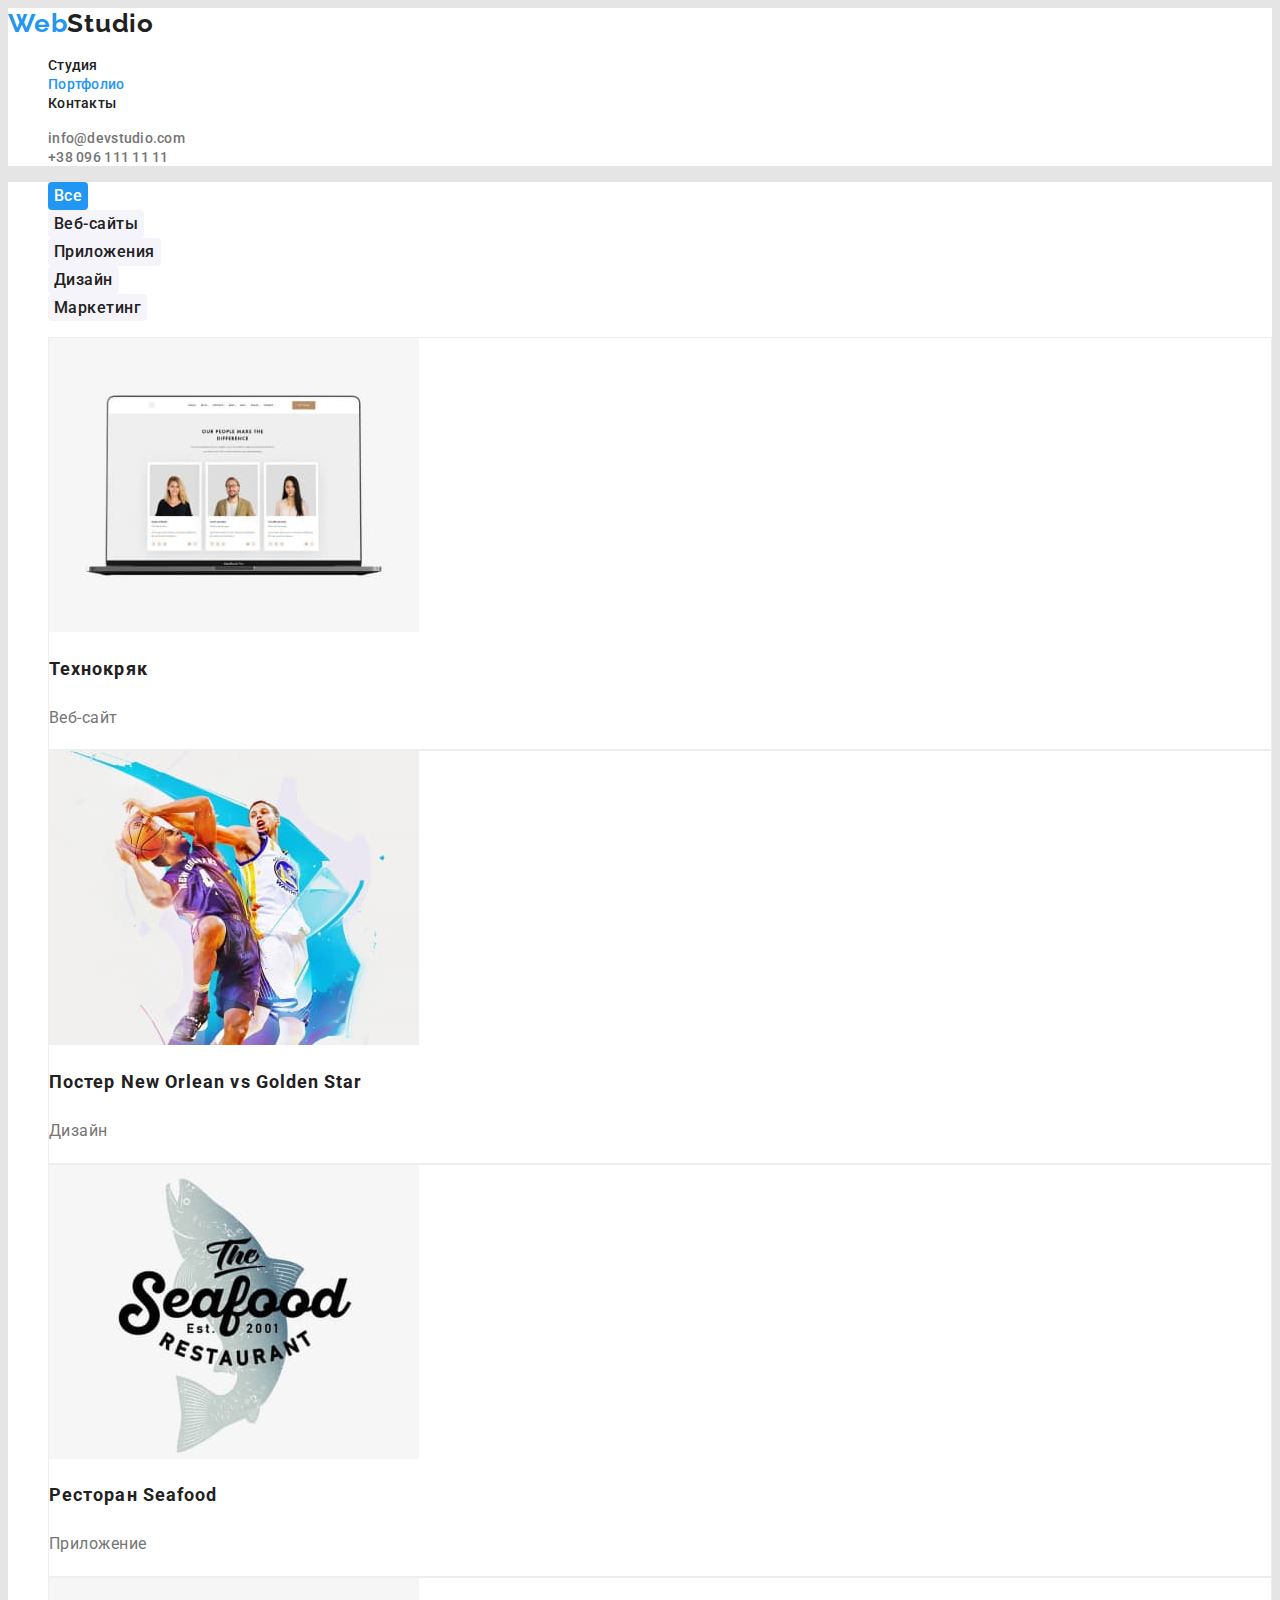
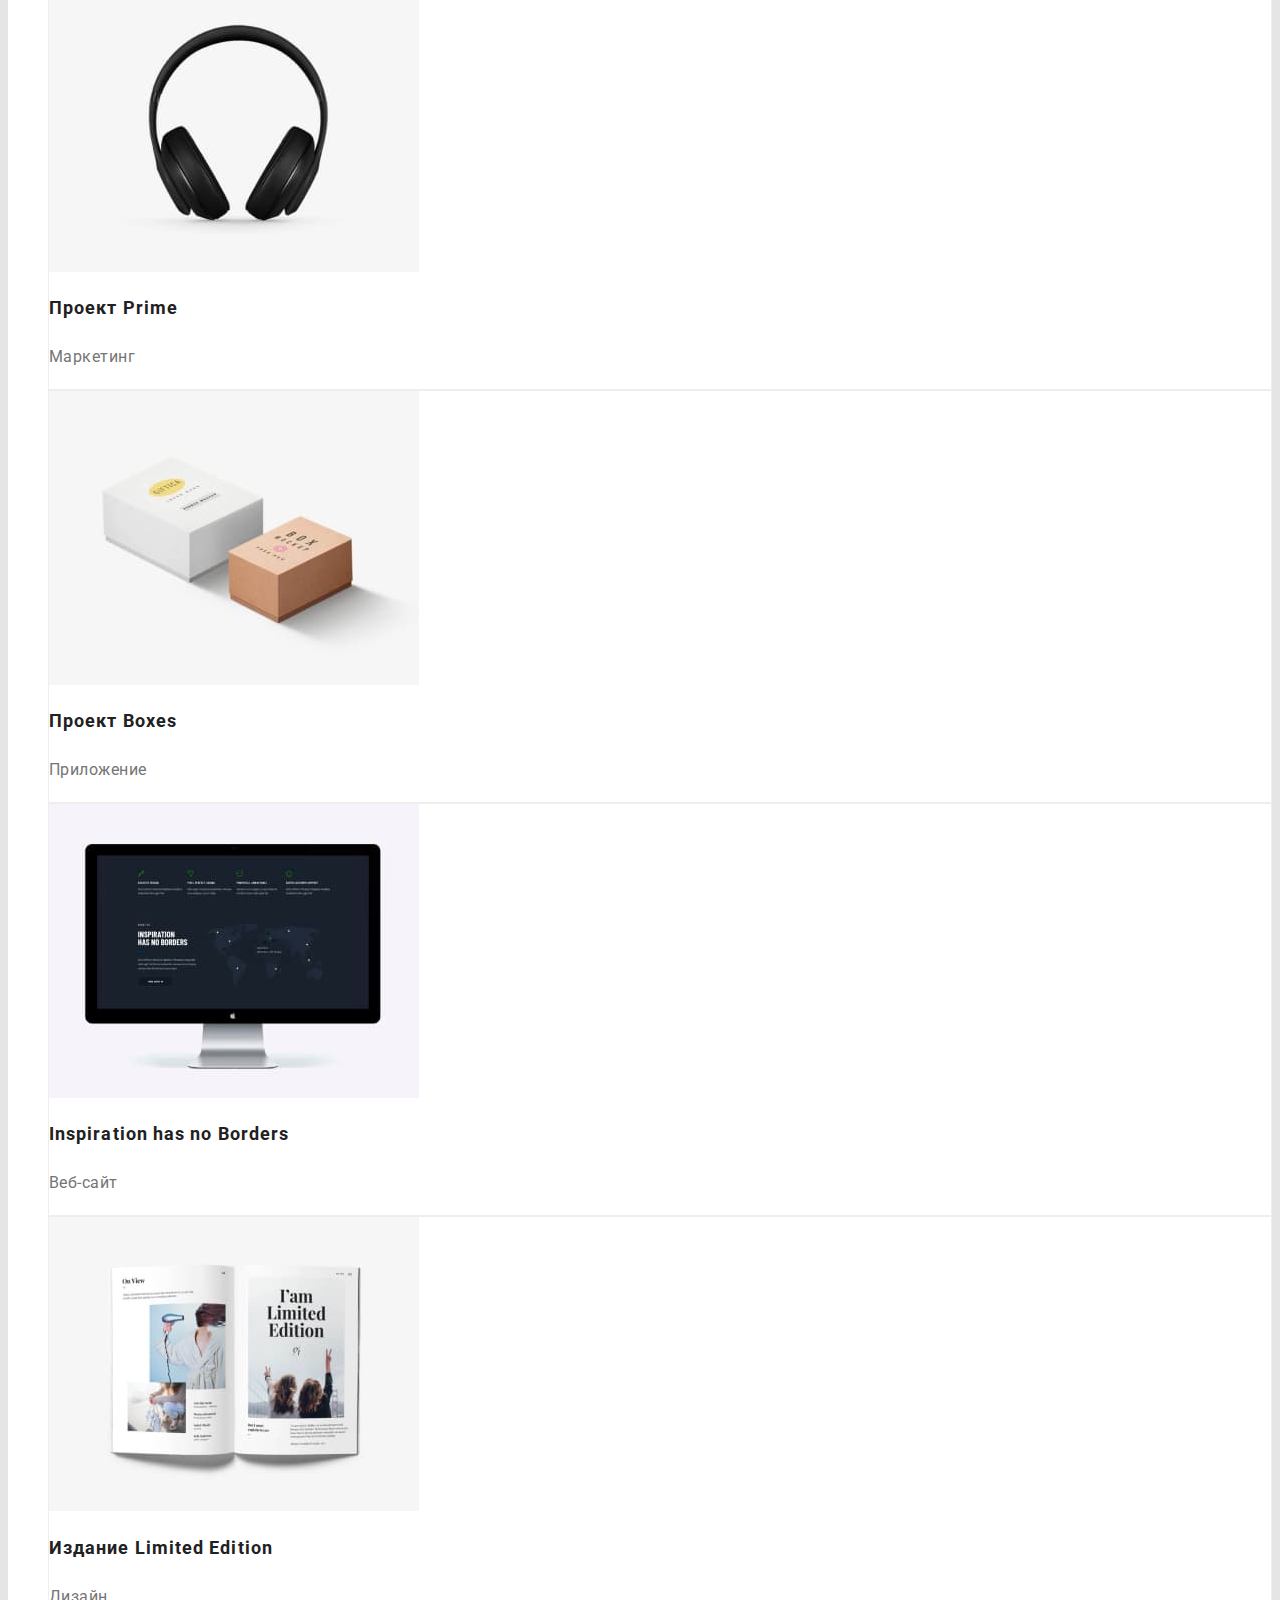
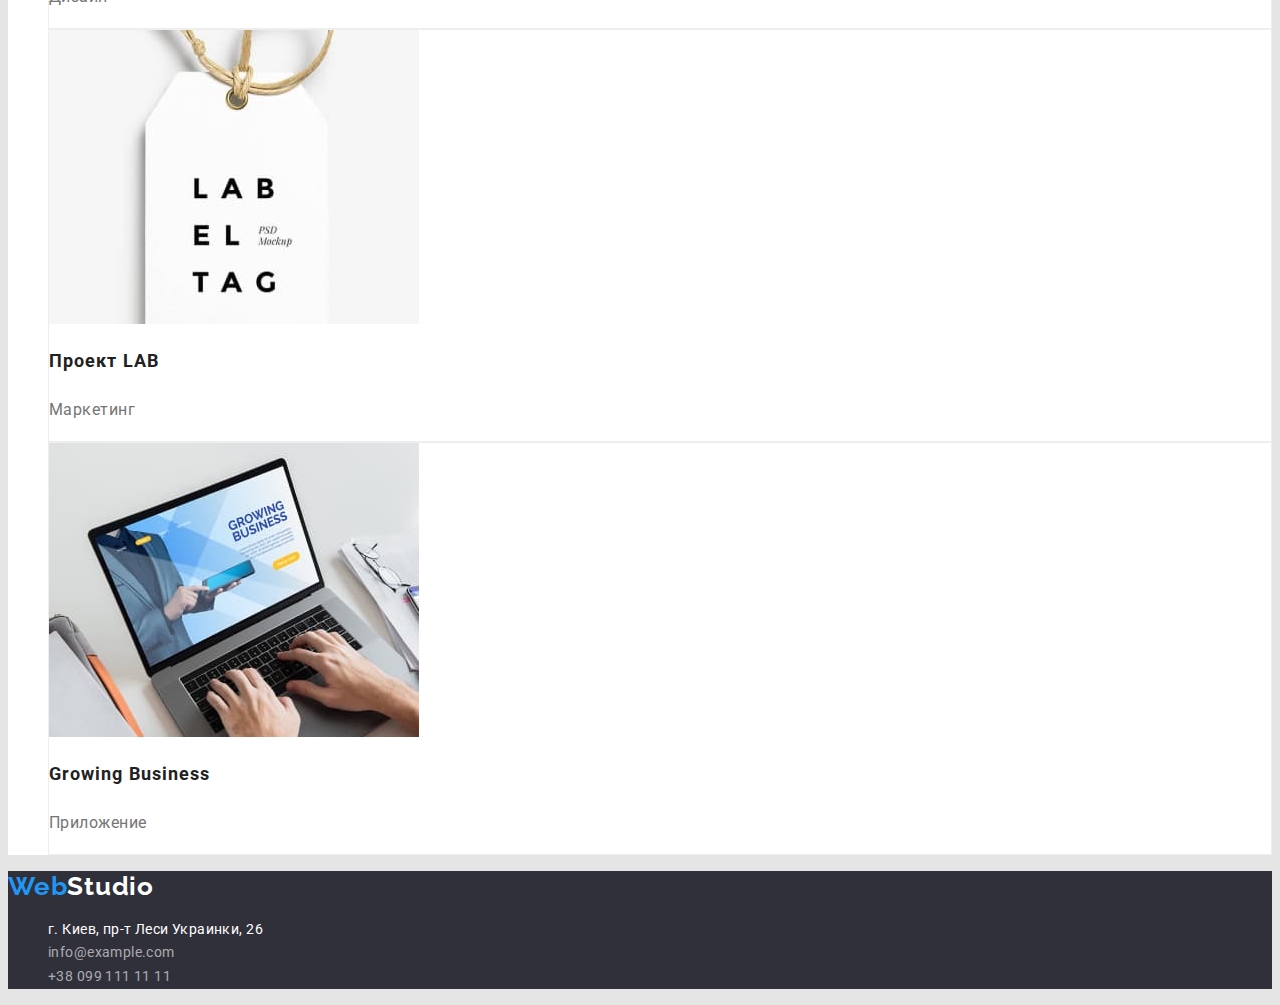
==== portfolio.html @ d04141c3 "add files from previous hw" ====
<!DOCTYPE html>
<html lang="ru">
  <head>
    <meta charset="UTF-8" />
    <meta http-equiv="X-UA-Compatible" content="IE=edge" />
    <meta name="viewport" content="width=device-width, initial-scale=1.0" />
    <title>Портфолио</title>
    <link rel="preconnect" href="https://fonts.googleapis.com" />
    <link rel="preconnect" href="https://fonts.gstatic.com" crossorigin />
    <link
      href="https://fonts.googleapis.com/css2?family=Raleway:wght@700&family=Roboto:wght@400;500;700;900&display=swap"
      rel="stylesheet"
    />
    <link rel="stylesheet" href="./css/styles.css" />
  </head>
  <body>
    <header class="header">
      <a href="" class="header-logo logo link"
        ><span class="logo-accent">Web</span>Studio</a
      >
      <nav>
        <ul class="header-nav-list list">
          <li class="header-nav-item">
            <a href="./index.html" class="header-nav-link header-link link"
              >Студия</a
            >
          </li>
          <li class="header-nav-item">
            <a
              href="./portfolio.html"
              class="header-nav-link header-link link current"
              >Портфолио</a
            >
          </li>
          <li class="header-nav-item">
            <a href="" class="header-nav-link header-link link">Контакты</a>
          </li>
        </ul>
      </nav>
      <ul class="header-list list">
        <li class="header-item">
          <a
            href="mailto:info@devstudio.com"
            class="header-contact-link header-link link"
            >info@devstudio.com</a
          >
        </li>
        <li class="header-item">
          <a
            href="tel:+380961111111"
            class="header-contact-link header-link link"
            >+38 096 111 11 11</a
          >
        </li>
      </ul>
    </header>
    <main>
      <section class="portfolio">
        <h1 class="visually-hidden">Портфолио</h1>
        <ul class="portfolio-list-btn list">
          <li class="portfolio-item-btn">
            <button type="button" class="portfolio-btn current-btn">Все</button>
          </li>
          <li class="portfolio-item-btn">
            <button type="button" class="portfolio-btn">Веб-сайты</button>
          </li>
          <li class="portfolio-item-btn">
            <button type="button" class="portfolio-btn">Приложения</button>
          </li>
          <li class="portfolio-item-btn">
            <button type="button" class="portfolio-btn">Дизайн</button>
          </li>
          <li class="portfolio-item-btn">
            <button type="button" class="portfolio-btn">Маркетинг</button>
          </li>
        </ul>
        <ul class="portfolio-list-img list">
          <li class="portfolio-item-img">
            <a href="" class="portfolio-link link">
              <img
                src="./images/img-portfolio-1.jpg"
                alt="пример веб-сайта Технокряк"
                width="370"
                height="294"
              />
              <h2 class="portfolio-img-title">Технокряк</h2>
              <p class="portfolio-img-text">Веб-сайт</p>
            </a>
          </li>
          <li class="portfolio-item-img">
            <a href="" class="portfolio-link link">
              <img
                src="./images/img-portfolio-2.jpg"
                alt="пример постера"
                width="370"
                height="294"
              />
              <h2 class="portfolio-img-title">
                Постер <span lang="en">New Orlean vs Golden Star</span>
              </h2>
              <p class="portfolio-img-text">Дизайн</p>
            </a>
          </li>
          <li class="portfolio-item-img">
            <a href="" class="portfolio-link link">
              <img
                src="./images/img-portfolio-3.jpg"
                alt="лого ресторана"
                width="370"
                height="294"
              />
              <h2 class="portfolio-img-title">
                Ресторан <span lang="en">Seafood</span>
              </h2>
              <p class="portfolio-img-text">Приложение</p>
            </a>
          </li>

          <li class="portfolio-item-img">
            <a href="" class="portfolio-link link">
              <img
                src="./images/img-portfolio-4.jpg"
                alt="большие наушники"
                width="370"
                height="294"
              />
              <h2 class="portfolio-img-title">
                Проект <span lang="en">Prime</span>
              </h2>
              <p class="portfolio-img-text">Маркетинг</p>
            </a>
          </li>
          <li class="portfolio-item-img">
            <a href="" class="portfolio-link link">
              <img
                src="./images/img-portfolio-5.jpg"
                alt="белая и коричневая коробка"
                width="370"
                height="294"
              />
              <h2 class="portfolio-img-title">
                Проект <span lang="en"> Boxes</span>
              </h2>
              <p class="portfolio-img-text">Приложение</p>
            </a>
          </li>
          <li class="portfolio-item-img">
            <a href="" class="portfolio-link link">
              <img
                src="./images/img-portfolio-6.jpg"
                alt="пример веб-сайта"
                width="370"
                height="294"
              />
              <h2 lang="en" class="portfolio-img-title">
                Inspiration has no Borders
              </h2>
              <p class="portfolio-img-text">Веб-сайт</p>
            </a>
          </li>
          <li class="portfolio-item-img">
            <a href="" class="portfolio-link link">
              <img
                src="./images/img-portfolio-7.jpg"
                alt="журнал с дизайном"
                width="370"
                height="294"
              />
              <h2 class="portfolio-img-title">
                Издание <span lang="en">Limited Edition</span>
              </h2>
              <p class="portfolio-img-text">Дизайн</p>
            </a>
          </li>
          <li class="portfolio-item-img">
            <a href="" class="portfolio-link link">
              <img
                src="./images/img-portfolio-8.jpg"
                alt="ярлык проекта"
                width="370"
                height="294"
              />
              <h2 class="portfolio-img-title">
                Проект <span lang="en">LAB</span>
              </h2>
              <p class="portfolio-img-text">Маркетинг</p>
            </a>
          </li>
          <li class="portfolio-item-img">
            <a href="" class="portfolio-link link">
              <img
                src="./images/img-portfolio-9.jpg"
                alt="пример приложение"
                width="370"
                height="294"
              />
              <h2 lang="en" class="portfolio-img-title">Growing Business</h2>
              <p class="portfolio-img-text">Приложение</p>
            </a>
          </li>
        </ul>
      </section>
    </main>
    <footer class="footer">
      <a href="" class="footer-logo logo link"
        ><span class="logo-accent">Web</span>Studio</a
      >
      <address>
        <ul class="footer-list list">
          <li class="footer-item">
            <a
              href="https://goo.gl/maps/TNpUosQZodaYW8YJA"
              target="_blank"
              rel="noopener noindex nofollow"
              class="footer-item-link footer-map link"
              >г. Киев, пр-т Леси Украинки, 26</a
            >
          </li>
          <li class="footer-item">
            <a href="mailto:info@example.com" class="footer-item-link link"
              >info@example.com</a
            >
          </li>
          <li class="footer-item">
            <a href="tel:+380991111111" class="footer-item-link link"
              >+38 099 111 11 11</a
            >
          </li>
        </ul>
      </address>
    </footer>
  </body>
</html>
---- css/styles.css ----
:root {
  --accent-color: #2196f3;
  --main-text-color: #757575;
  --title-color: #212121;
  --main-title-color: #ffffff;
  --first-background-color: #ffffff;
  --second-background-color: #2f303a;
  --third-background-color: #f5f4fa;
  --background: #e5e5e5;
  --first-btn-color: #212121;
  --btn-background-color: #f5f4fa;
  --second-btn-color: #ffffff;
  --footer-link-color: rgba(255, 255, 255, 0.6);
  --footer-map-color: #ffffff;
}

body {
  font-family: "Roboto", sans-serif;
  color: var(--main-text-color);
  background: var(--background);
}

.link {
  text-decoration: none;
}

.list {
  list-style: none;
}

.visually-hidden {
  position: absolute;
  white-space: nowrap;
  width: 1px;
  height: 1px;
  overflow: hidden;
  border: 0;
  padding: 0;
  clip: rect(0 0 0 0);
  clip-path: inset(50%);
  margin: -1px;
}

.logo {
  font-family: "Raleway", sans-serif;
  font-weight: 700;
  font-size: 26px;
  line-height: 1.19;
  letter-spacing: 0.03em;
}

.section-title {
  font-weight: 700;
  font-size: 36px;
  line-height: 1.17;
  text-align: center;
  letter-spacing: 0.03em;

  color: var(--title-color);
}

/* ---------------------HEADER------------------------ */

.header {
  background-color: var(--first-background-color);
}

.header-logo {
  color: var(--title-color);
}

.logo-accent {
  color: var(--accent-color);
}

.header-link {
  font-weight: 500;
  font-size: 14px;
  line-height: 1.14;
  letter-spacing: 0.02em;
}

.header-link:hover,
.header-link:focus {
  color: var(--accent-color);
}

.header-nav-link {
  color: var(--title-color);
}

.current {
  color: var(--accent-color);
}
.header-contact-link {
  color: currentColor;
}

/* ---------------HERO--------------- */

.hero {
  background-color: var(--second-background-color);
}

.hero-title {
  font-weight: 900;
  font-size: 44px;
  line-height: 1.36;
  text-align: center;
  letter-spacing: 0.06em;
  text-transform: uppercase;

  color: var(--main-title-color);
}
.hero-btn {
  font-family: inherit;
  font-weight: 700;
  font-size: 16px;
  line-height: 1.88;
  text-align: center;
  letter-spacing: 0.06em;
  cursor: pointer;

  color: var(--second-btn-color);
  background: var(--accent-color);
  box-shadow: 0px 4px 4px rgba(0, 0, 0, 0.15);
  border-radius: 4px;
  border: none;
}

.hero-btn:hover,
.hero-btn:focus {
  background: #188ce8;
  box-shadow: 0px 4px 4px rgba(0, 0, 0, 0.15);
  border-radius: 4px;
}

/* -----------------FEATURES-------------------*/

.features {
  background-color: var(--first-background-color);
}

.features-item-title {
  font-weight: 700;
  font-size: 14px;
  line-height: 1.14;
  letter-spacing: 0.03em;
  text-transform: uppercase;

  color: var(--title-color);
}

.features-item-text {
  font-size: 14px;
  line-height: 1.71;
  letter-spacing: 0.03em;
}

/* -------------------OCCUPATION----------------------- */

.occupation {
  background-color: var(--first-background-color);
}

/* ----------------------TEAM---------------------------- */

.team {
  background-color: var(--third-background-color);
}

.team-item {
  background: var(--first-background-color);
  box-shadow: 0px 1px 3px rgba(0, 0, 0, 0.12), 0px 1px 1px rgba(0, 0, 0, 0.14),
    0px 2px 1px rgba(0, 0, 0, 0.2);
  border-radius: 0px 0px 4px 4px;
}

.team-item-title {
  font-weight: 500;
  font-size: 16px;
  line-height: 1.19;
  text-align: center;
  letter-spacing: 0.03em;

  color: var(--title-color);
}
.team-item-text {
  font-size: 16px;
  line-height: 1.19;
  text-align: center;
  letter-spacing: 0.03em;
}

/* -----------------------FOOTER------------------------- */

.footer {
  background-color: var(--second-background-color);
}

.footer-logo {
  color: var(--main-title-color);
}

.footer-item-link {
  font-style: normal;
  font-weight: 400;
  font-size: 14px;
  line-height: 1.71;
  letter-spacing: 0.03em;

  color: var(--footer-link-color);
}

.footer-map {
  color: var(--footer-map-color);
}

.footer-item-link:hover,
.footer-item-link:focus {
  color: var(--accent-color);
}

/* ----------------------------------------------PORTFOlIO-------------------------- */

.portfolio {
  background-color: var(--first-background-color);
}

.portfolio-btn {
  font-family: inherit;
  font-weight: 500;
  font-size: 16px;
  line-height: 1.62;
  text-align: center;
  letter-spacing: 0.03em;
  cursor: pointer;

  color: var(--first-btn-color);
  background-color: var(--btn-background-color);
  border-radius: 4px;
  border: none;
}

.portfolio-btn:hover,
.portfolio-btn:focus,
.current-btn {
  color: var(--second-btn-color);
  background-color: var(--accent-color);
}

.portfolio-item-img {
  background: var(--first-background-color);
  border: 1px solid #eeeeee;
  box-sizing: border-box;
}

.portfolio-link {
  color: currentColor;
}

.portfolio-img-title {
  font-weight: 700;
  font-size: 18px;
  line-height: 2;
  letter-spacing: 0.06em;

  color: var(--title-color);
}

.portfolio-img-text {
  font-size: 16px;
  line-height: 1.88;
  letter-spacing: 0.03em;
}
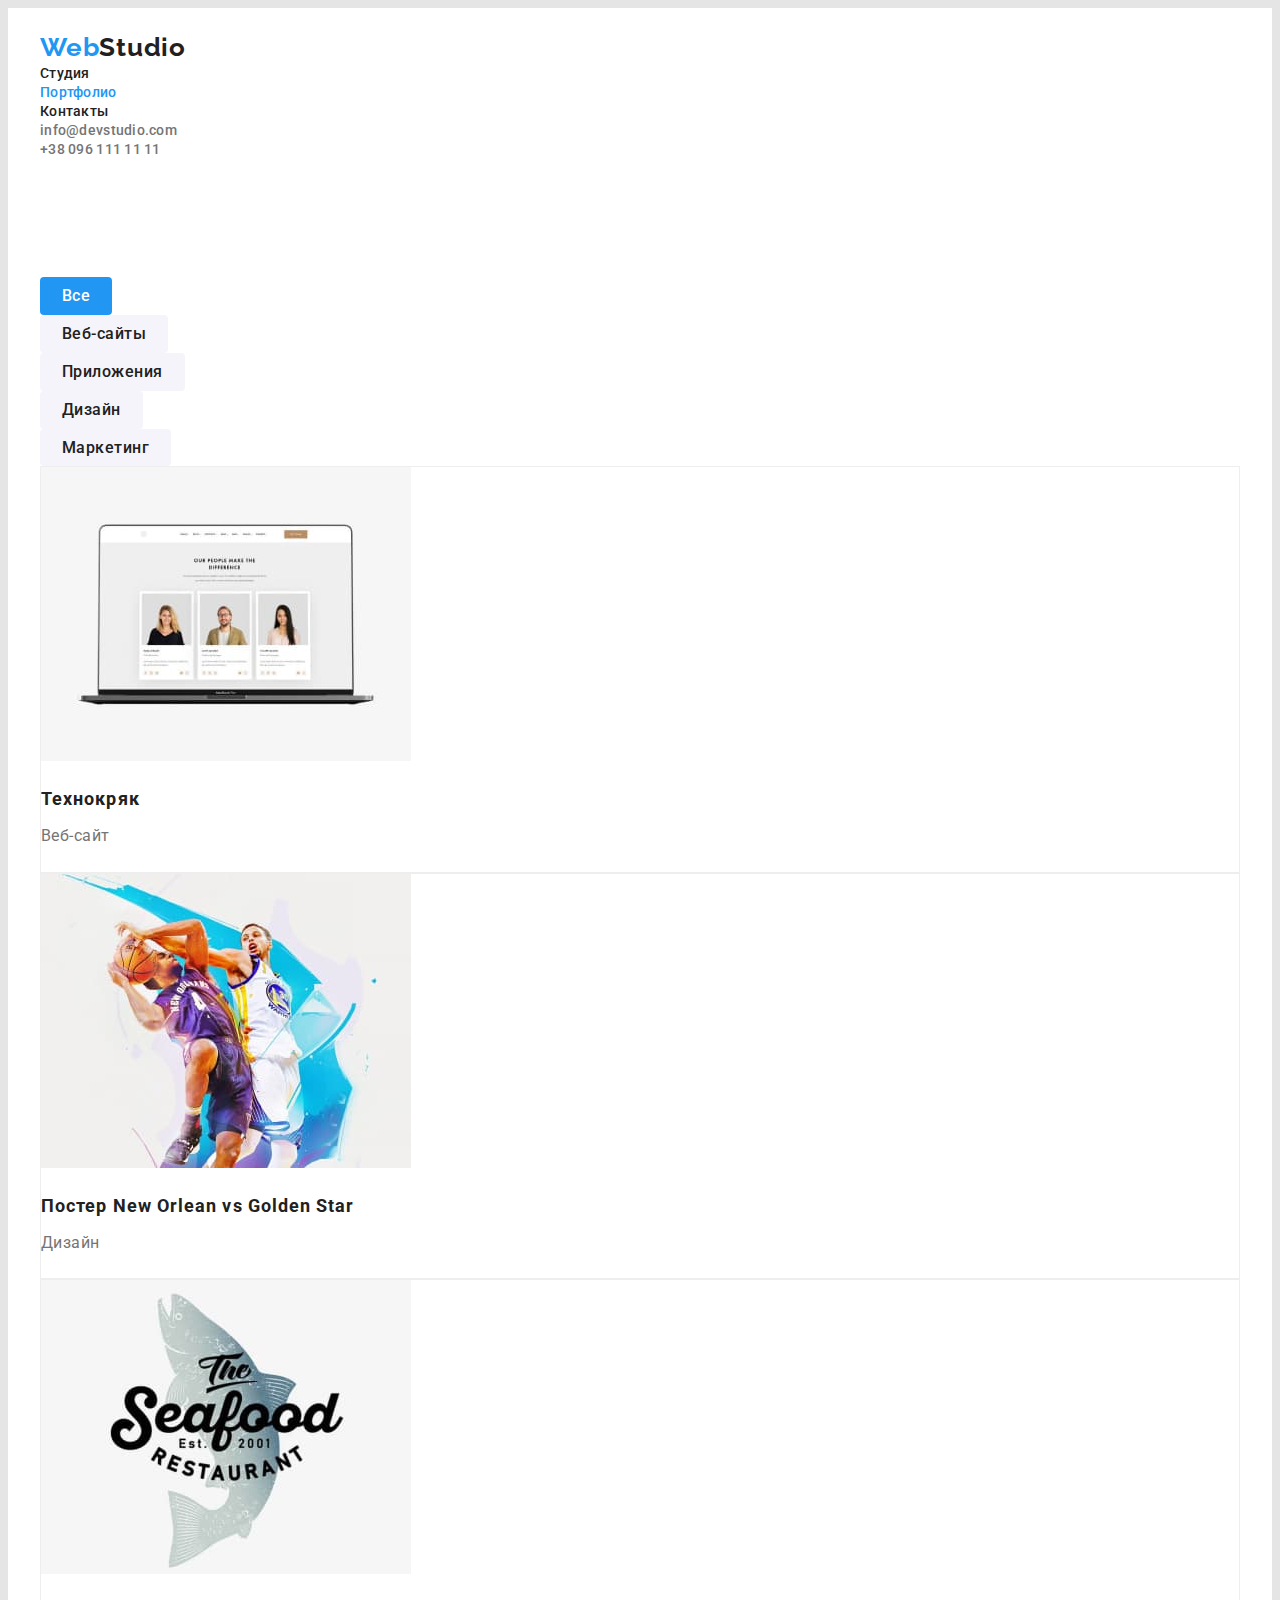
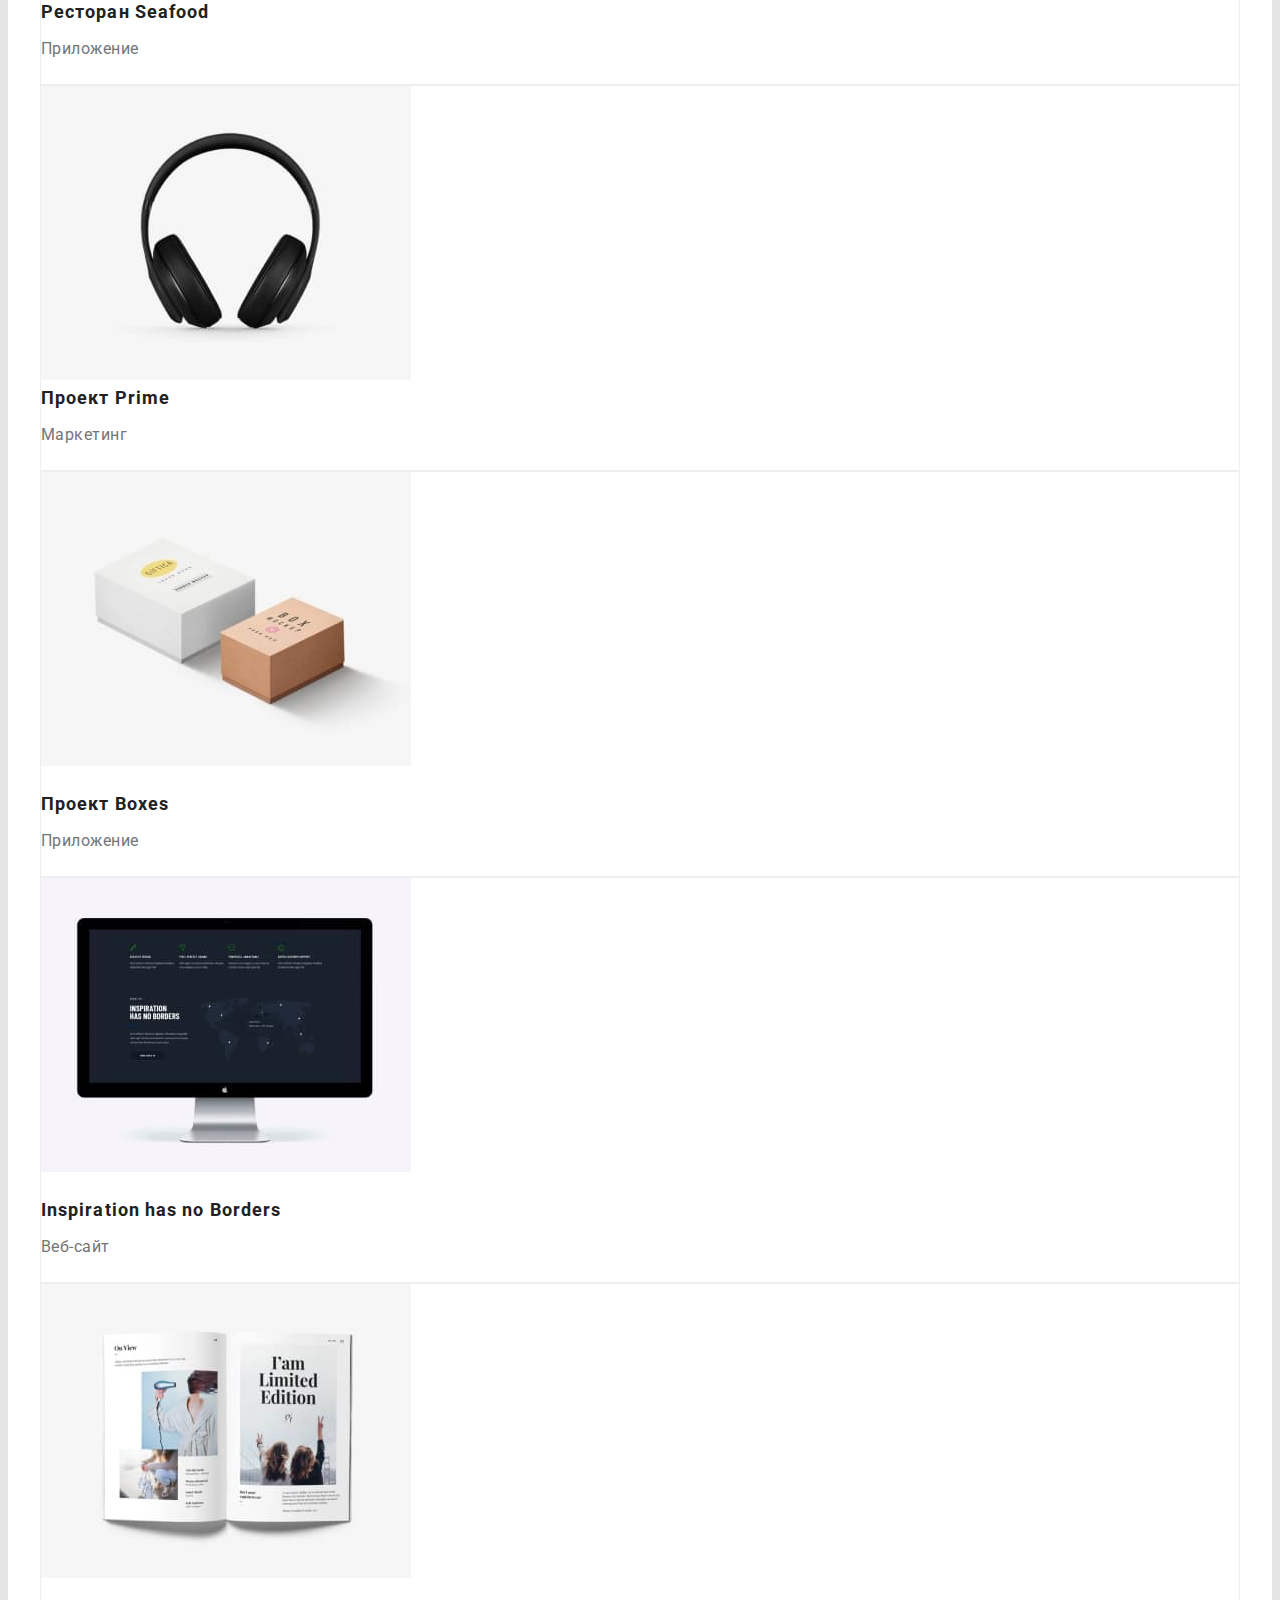
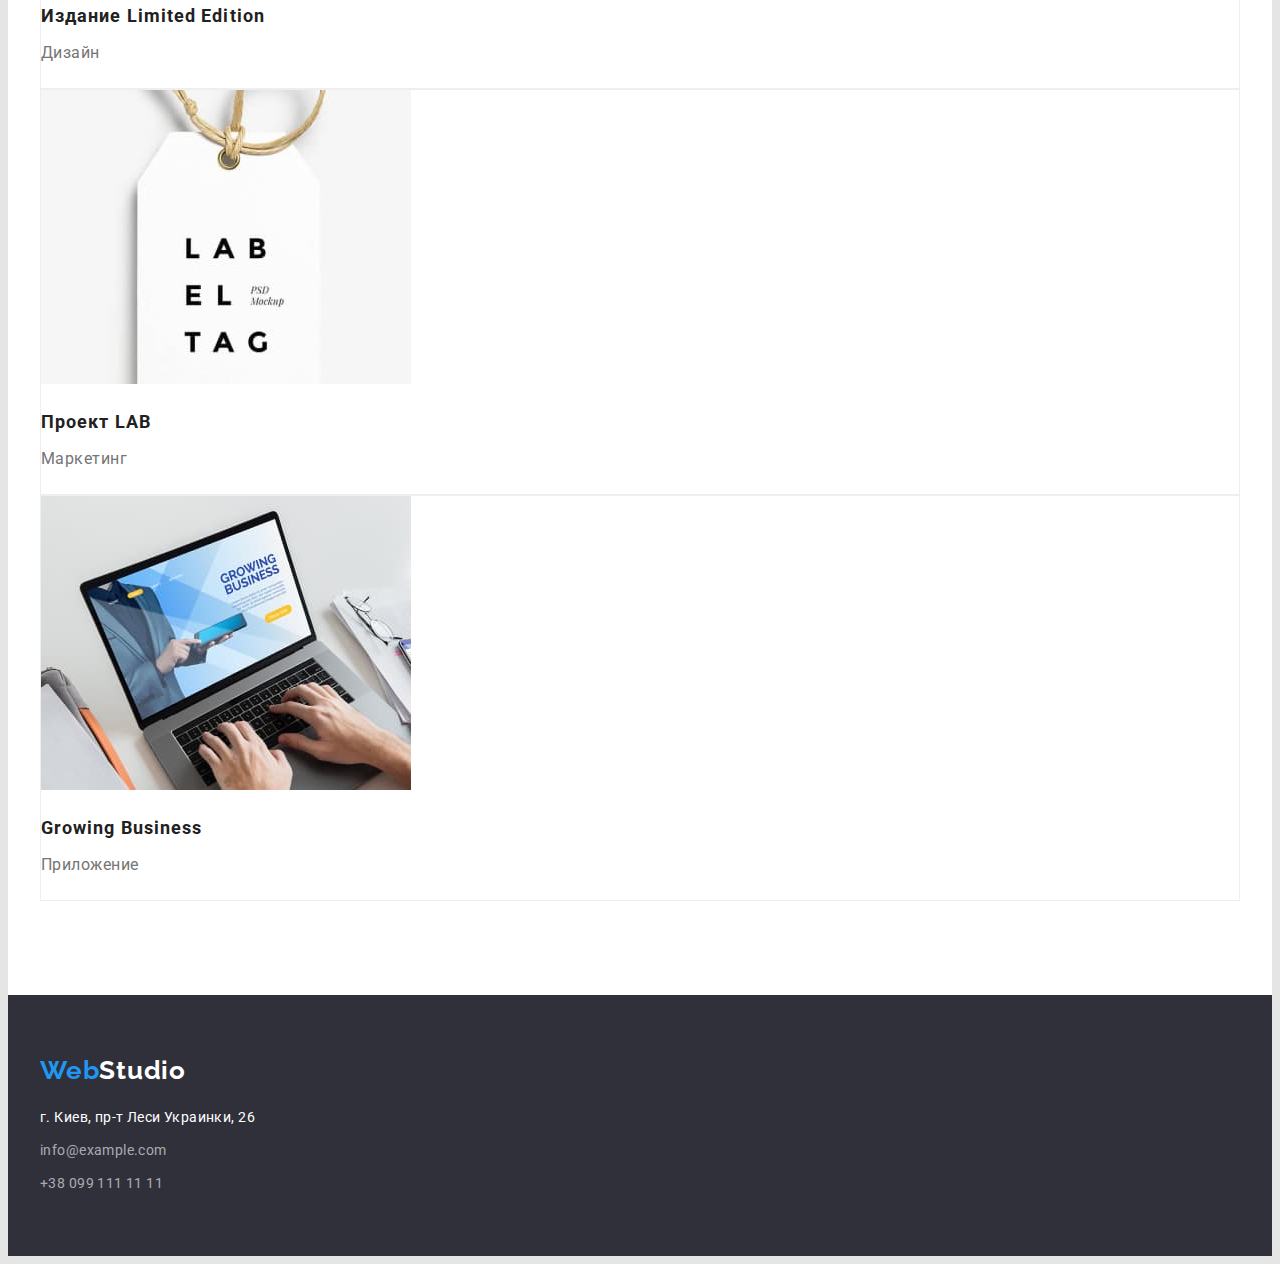
==== commit b982bc69: "add margin and padding" ====
--- a/portfolio.html
+++ b/portfolio.html
@@ -11,223 +11,246 @@
       href="https://fonts.googleapis.com/css2?family=Raleway:wght@700&family=Roboto:wght@400;500;700;900&display=swap"
       rel="stylesheet"
     />
+    <link
+      rel="stylesheet"
+      href="https://cdnjs.cloudflare.com/ajax/libs/modern-normalize/1.1.0/modern-normalize.min.css"
+      integrity="sha512-wpPYUAdjBVSE4KJnH1VR1HeZfpl1ub8YT/NKx4PuQ5NmX2tKuGu6U/JRp5y+Y8XG2tV+wKQpNHVUX03MfMFn9Q=="
+      crossorigin="anonymous"
+      referrerpolicy="no-referrer"
+    />
     <link rel="stylesheet" href="./css/styles.css" />
   </head>
   <body>
     <header class="header">
-      <a href="" class="header-logo logo link"
-        ><span class="logo-accent">Web</span>Studio</a
-      >
-      <nav>
-        <ul class="header-nav-list list">
-          <li class="header-nav-item">
-            <a href="./index.html" class="header-nav-link header-link link"
-              >Студия</a
+      <div class="container">
+        <a href="" class="header-logo logo link"
+          ><span class="logo-accent">Web</span>Studio</a
+        >
+        <nav>
+          <ul class="header-nav-list list">
+            <li class="header-nav-item">
+              <a href="./index.html" class="header-nav-link header-link link"
+                >Студия</a
+              >
+            </li>
+            <li class="header-nav-item">
+              <a
+                href="./portfolio.html"
+                class="header-nav-link header-link link current"
+                >Портфолио</a
+              >
+            </li>
+            <li class="header-nav-item">
+              <a href="" class="header-nav-link header-link link">Контакты</a>
+            </li>
+          </ul>
+        </nav>
+        <ul class="header-list list">
+          <li class="header-item">
+            <a
+              href="mailto:info@devstudio.com"
+              class="header-contact-link header-link link"
+              >info@devstudio.com</a
             >
           </li>
-          <li class="header-nav-item">
+          <li class="header-item">
             <a
-              href="./portfolio.html"
-              class="header-nav-link header-link link current"
-              >Портфолио</a
+              href="tel:+380961111111"
+              class="header-contact-link header-link link"
+              >+38 096 111 11 11</a
             >
           </li>
-          <li class="header-nav-item">
-            <a href="" class="header-nav-link header-link link">Контакты</a>
-          </li>
         </ul>
-      </nav>
-      <ul class="header-list list">
-        <li class="header-item">
-          <a
-            href="mailto:info@devstudio.com"
-            class="header-contact-link header-link link"
-            >info@devstudio.com</a
-          >
-        </li>
-        <li class="header-item">
-          <a
-            href="tel:+380961111111"
-            class="header-contact-link header-link link"
-            >+38 096 111 11 11</a
-          >
-        </li>
-      </ul>
+      </div>
     </header>
     <main>
       <section class="portfolio">
-        <h1 class="visually-hidden">Портфолио</h1>
-        <ul class="portfolio-list-btn list">
-          <li class="portfolio-item-btn">
-            <button type="button" class="portfolio-btn current-btn">Все</button>
-          </li>
-          <li class="portfolio-item-btn">
-            <button type="button" class="portfolio-btn">Веб-сайты</button>
-          </li>
-          <li class="portfolio-item-btn">
-            <button type="button" class="portfolio-btn">Приложения</button>
-          </li>
-          <li class="portfolio-item-btn">
-            <button type="button" class="portfolio-btn">Дизайн</button>
-          </li>
-          <li class="portfolio-item-btn">
-            <button type="button" class="portfolio-btn">Маркетинг</button>
-          </li>
-        </ul>
-        <ul class="portfolio-list-img list">
-          <li class="portfolio-item-img">
-            <a href="" class="portfolio-link link">
-              <img
-                src="./images/img-portfolio-1.jpg"
-                alt="пример веб-сайта Технокряк"
-                width="370"
-                height="294"
-              />
-              <h2 class="portfolio-img-title">Технокряк</h2>
-              <p class="portfolio-img-text">Веб-сайт</p>
-            </a>
-          </li>
-          <li class="portfolio-item-img">
-            <a href="" class="portfolio-link link">
-              <img
-                src="./images/img-portfolio-2.jpg"
-                alt="пример постера"
-                width="370"
-                height="294"
-              />
-              <h2 class="portfolio-img-title">
-                Постер <span lang="en">New Orlean vs Golden Star</span>
-              </h2>
-              <p class="portfolio-img-text">Дизайн</p>
-            </a>
-          </li>
-          <li class="portfolio-item-img">
-            <a href="" class="portfolio-link link">
-              <img
-                src="./images/img-portfolio-3.jpg"
-                alt="лого ресторана"
-                width="370"
-                height="294"
-              />
-              <h2 class="portfolio-img-title">
-                Ресторан <span lang="en">Seafood</span>
-              </h2>
-              <p class="portfolio-img-text">Приложение</p>
-            </a>
-          </li>
+        <div class="container">
+          <h1 class="visually-hidden">Портфолио</h1>
+          <ul class="portfolio-list-btn list">
+            <li class="portfolio-item-btn">
+              <button type="button" class="portfolio-btn current-btn">
+                Все
+              </button>
+            </li>
+            <li class="portfolio-item-btn">
+              <button type="button" class="portfolio-btn">Веб-сайты</button>
+            </li>
+            <li class="portfolio-item-btn">
+              <button type="button" class="portfolio-btn">Приложения</button>
+            </li>
+            <li class="portfolio-item-btn">
+              <button type="button" class="portfolio-btn">Дизайн</button>
+            </li>
+            <li class="portfolio-item-btn">
+              <button type="button" class="portfolio-btn">Маркетинг</button>
+            </li>
+          </ul>
+          <ul class="portfolio-list-img list">
+            <li class="portfolio-item-img">
+              <a href="" class="portfolio-link link">
+                <img
+                  src="./images/img-portfolio-1.jpg"
+                  alt="пример веб-сайта Технокряк"
+                  width="370"
+                  height="294"
+                  class="portfolio-img"
+                />
+                <h2 class="portfolio-img-title">Технокряк</h2>
+                <p class="portfolio-img-text">Веб-сайт</p>
+              </a>
+            </li>
+            <li class="portfolio-item-img">
+              <a href="" class="portfolio-link link">
+                <img
+                  src="./images/img-portfolio-2.jpg"
+                  alt="пример постера"
+                  width="370"
+                  height="294"
+                  class="portfolio-img"
+                />
+                <h2 class="portfolio-img-title">
+                  Постер <span lang="en">New Orlean vs Golden Star</span>
+                </h2>
+                <p class="portfolio-img-text">Дизайн</p>
+              </a>
+            </li>
+            <li class="portfolio-item-img">
+              <a href="" class="portfolio-link link">
+                <img
+                  src="./images/img-portfolio-3.jpg"
+                  alt="лого ресторана"
+                  width="370"
+                  height="294"
+                  class="portfolio-img"
+                />
+                <h2 class="portfolio-img-title">
+                  Ресторан <span lang="en">Seafood</span>
+                </h2>
+                <p class="portfolio-img-text">Приложение</p>
+              </a>
+            </li>
 
-          <li class="portfolio-item-img">
-            <a href="" class="portfolio-link link">
-              <img
-                src="./images/img-portfolio-4.jpg"
-                alt="большие наушники"
-                width="370"
-                height="294"
-              />
-              <h2 class="portfolio-img-title">
-                Проект <span lang="en">Prime</span>
-              </h2>
-              <p class="portfolio-img-text">Маркетинг</p>
-            </a>
-          </li>
-          <li class="portfolio-item-img">
-            <a href="" class="portfolio-link link">
-              <img
-                src="./images/img-portfolio-5.jpg"
-                alt="белая и коричневая коробка"
-                width="370"
-                height="294"
-              />
-              <h2 class="portfolio-img-title">
-                Проект <span lang="en"> Boxes</span>
-              </h2>
-              <p class="portfolio-img-text">Приложение</p>
-            </a>
-          </li>
-          <li class="portfolio-item-img">
-            <a href="" class="portfolio-link link">
-              <img
-                src="./images/img-portfolio-6.jpg"
-                alt="пример веб-сайта"
-                width="370"
-                height="294"
-              />
-              <h2 lang="en" class="portfolio-img-title">
-                Inspiration has no Borders
-              </h2>
-              <p class="portfolio-img-text">Веб-сайт</p>
-            </a>
-          </li>
-          <li class="portfolio-item-img">
-            <a href="" class="portfolio-link link">
-              <img
-                src="./images/img-portfolio-7.jpg"
-                alt="журнал с дизайном"
-                width="370"
-                height="294"
-              />
-              <h2 class="portfolio-img-title">
-                Издание <span lang="en">Limited Edition</span>
-              </h2>
-              <p class="portfolio-img-text">Дизайн</p>
-            </a>
-          </li>
-          <li class="portfolio-item-img">
-            <a href="" class="portfolio-link link">
-              <img
-                src="./images/img-portfolio-8.jpg"
-                alt="ярлык проекта"
-                width="370"
-                height="294"
-              />
-              <h2 class="portfolio-img-title">
-                Проект <span lang="en">LAB</span>
-              </h2>
-              <p class="portfolio-img-text">Маркетинг</p>
-            </a>
-          </li>
-          <li class="portfolio-item-img">
-            <a href="" class="portfolio-link link">
-              <img
-                src="./images/img-portfolio-9.jpg"
-                alt="пример приложение"
-                width="370"
-                height="294"
-              />
-              <h2 lang="en" class="portfolio-img-title">Growing Business</h2>
-              <p class="portfolio-img-text">Приложение</p>
-            </a>
-          </li>
-        </ul>
+            <li class="portfolio-item-img">
+              <a href="" class="portfolio-link link">
+                <img
+                  src="./images/img-portfolio-4.jpg"
+                  alt="большие наушники"
+                  width="370"
+                  height="294"
+                />
+                <h2 class="portfolio-img-title">
+                  Проект <span lang="en">Prime</span>
+                </h2>
+                <p class="portfolio-img-text">Маркетинг</p>
+              </a>
+            </li>
+            <li class="portfolio-item-img">
+              <a href="" class="portfolio-link link">
+                <img
+                  src="./images/img-portfolio-5.jpg"
+                  alt="белая и коричневая коробка"
+                  width="370"
+                  height="294"
+                  class="portfolio-img"
+                />
+                <h2 class="portfolio-img-title">
+                  Проект <span lang="en"> Boxes</span>
+                </h2>
+                <p class="portfolio-img-text">Приложение</p>
+              </a>
+            </li>
+            <li class="portfolio-item-img">
+              <a href="" class="portfolio-link link">
+                <img
+                  src="./images/img-portfolio-6.jpg"
+                  alt="пример веб-сайта"
+                  width="370"
+                  height="294"
+                  class="portfolio-img"
+                />
+                <h2 lang="en" class="portfolio-img-title">
+                  Inspiration has no Borders
+                </h2>
+                <p class="portfolio-img-text">Веб-сайт</p>
+              </a>
+            </li>
+            <li class="portfolio-item-img">
+              <a href="" class="portfolio-link link">
+                <img
+                  src="./images/img-portfolio-7.jpg"
+                  alt="журнал с дизайном"
+                  width="370"
+                  height="294"
+                  class="portfolio-img"
+                />
+                <h2 class="portfolio-img-title">
+                  Издание <span lang="en">Limited Edition</span>
+                </h2>
+                <p class="portfolio-img-text">Дизайн</p>
+              </a>
+            </li>
+            <li class="portfolio-item-img">
+              <a href="" class="portfolio-link link">
+                <img
+                  src="./images/img-portfolio-8.jpg"
+                  alt="ярлык проекта"
+                  width="370"
+                  height="294"
+                  class="portfolio-img"
+                />
+                <h2 class="portfolio-img-title">
+                  Проект <span lang="en">LAB</span>
+                </h2>
+                <p class="portfolio-img-text">Маркетинг</p>
+              </a>
+            </li>
+            <li class="portfolio-item-img">
+              <a href="" class="portfolio-link link">
+                <img
+                  src="./images/img-portfolio-9.jpg"
+                  alt="пример приложение"
+                  width="370"
+                  height="294"
+                  class="portfolio-img"
+                />
+                <h2 lang="en" class="portfolio-img-title">Growing Business</h2>
+                <p class="portfolio-img-text">Приложение</p>
+              </a>
+            </li>
+          </ul>
+        </div>
       </section>
     </main>
     <footer class="footer">
-      <a href="" class="footer-logo logo link"
-        ><span class="logo-accent">Web</span>Studio</a
-      >
-      <address>
-        <ul class="footer-list list">
-          <li class="footer-item">
-            <a
-              href="https://goo.gl/maps/TNpUosQZodaYW8YJA"
-              target="_blank"
-              rel="noopener noindex nofollow"
-              class="footer-item-link footer-map link"
-              >г. Киев, пр-т Леси Украинки, 26</a
-            >
-          </li>
-          <li class="footer-item">
-            <a href="mailto:info@example.com" class="footer-item-link link"
-              >info@example.com</a
-            >
-          </li>
-          <li class="footer-item">
-            <a href="tel:+380991111111" class="footer-item-link link"
-              >+38 099 111 11 11</a
-            >
-          </li>
-        </ul>
-      </address>
+      <div class="container">
+        <a href="" class="footer-logo logo link"
+          ><span class="logo-accent">Web</span>Studio</a
+        >
+        <address>
+          <ul class="footer-list list">
+            <li class="footer-item">
+              <a
+                href="https://goo.gl/maps/TNpUosQZodaYW8YJA"
+                target="_blank"
+                rel="noopener noindex nofollow"
+                class="footer-item-link footer-map link"
+                >г. Киев, пр-т Леси Украинки, 26</a
+              >
+            </li>
+            <li class="footer-item">
+              <a href="mailto:info@example.com" class="footer-item-link link"
+                >info@example.com</a
+              >
+            </li>
+            <li class="footer-item">
+              <a href="tel:+380991111111" class="footer-item-link link"
+                >+38 099 111 11 11</a
+              >
+            </li>
+          </ul>
+        </address>
+      </div>
     </footer>
   </body>
 </html>
--- a/css/styles.css
+++ b/css/styles.css
@@ -20,12 +20,39 @@
   background: var(--background);
 }
 
+p,
+h1,
+h2,
+h3,
+h4,
+h5,
+h6 {
+  margin: 0;
+}
+
+ul,
+ol {
+  padding-left: 0;
+  margin: 0;
+}
+
+img {
+  display: block;
+}
+
 .link {
   text-decoration: none;
 }
 
 .list {
   list-style: none;
+}
+
+.container {
+  width: 1200px;
+  padding-left: 15px;
+  padding-right: 15px;
+  margin: 0 auto;
 }
 
 .visually-hidden {
@@ -57,12 +84,16 @@
   letter-spacing: 0.03em;
 
   color: var(--title-color);
+
+  margin-bottom: 50px;
 }
 
 /* ---------------------HEADER------------------------ */
 
 .header {
   background-color: var(--first-background-color);
+  padding-top: 24px;
+  padding-bottom: 25px;
 }
 
 .header-logo {
@@ -100,6 +131,8 @@
 
 .hero {
   background-color: var(--second-background-color);
+  padding-top: 200px;
+  padding-bottom: 200px;
 }
 
 .hero-title {
@@ -110,6 +143,8 @@
   letter-spacing: 0.06em;
   text-transform: uppercase;
 
+  margin-bottom: 30px;
+
   color: var(--main-title-color);
 }
 .hero-btn {
@@ -121,11 +156,16 @@
   letter-spacing: 0.06em;
   cursor: pointer;
 
-  color: var(--second-btn-color);
-  background: var(--accent-color);
+  display: block;
+  margin: 0 auto;
+
+  padding: 10px 32px;
   box-shadow: 0px 4px 4px rgba(0, 0, 0, 0.15);
   border-radius: 4px;
   border: none;
+
+  color: var(--second-btn-color);
+  background: var(--accent-color);
 }
 
 .hero-btn:hover,
@@ -139,6 +179,8 @@
 
 .features {
   background-color: var(--first-background-color);
+  padding-top: 94px;
+  padding-bottom: 94px;
 }
 
 .features-item-title {
@@ -149,6 +191,8 @@
   text-transform: uppercase;
 
   color: var(--title-color);
+
+  margin-bottom: 10px;
 }
 
 .features-item-text {
@@ -161,12 +205,17 @@
 
 .occupation {
   background-color: var(--first-background-color);
+
+  padding-bottom: 94px;
 }
 
 /* ----------------------TEAM---------------------------- */
 
 .team {
   background-color: var(--third-background-color);
+
+  padding-top: 94px;
+  padding-bottom: 94px;
 }
 
 .team-item {
@@ -174,6 +223,12 @@
   box-shadow: 0px 1px 3px rgba(0, 0, 0, 0.12), 0px 1px 1px rgba(0, 0, 0, 0.14),
     0px 2px 1px rgba(0, 0, 0, 0.2);
   border-radius: 0px 0px 4px 4px;
+
+  padding-bottom: 30px;
+}
+
+.team-img {
+  margin-bottom: 30px;
 }
 
 .team-item-title {
@@ -184,7 +239,10 @@
   letter-spacing: 0.03em;
 
   color: var(--title-color);
-}
+
+  margin-bottom: 10px;
+}
+
 .team-item-text {
   font-size: 16px;
   line-height: 1.19;
@@ -196,10 +254,25 @@
 
 .footer {
   background-color: var(--second-background-color);
+
+  padding-top: 60px;
+  padding-bottom: 60px;
 }
 
 .footer-logo {
   color: var(--main-title-color);
+
+  margin-bottom: 20px;
+
+  display: block;
+}
+
+.footer-item {
+  margin-bottom: 9px;
+}
+
+.footer-item:last-child {
+  margin-bottom: 0;
 }
 
 .footer-item-link {
@@ -225,6 +298,9 @@
 
 .portfolio {
   background-color: var(--first-background-color);
+
+  padding-top: 94px;
+  padding-bottom: 94px;
 }
 
 .portfolio-btn {
@@ -240,6 +316,10 @@
   background-color: var(--btn-background-color);
   border-radius: 4px;
   border: none;
+
+  padding: 6px 22px;
+
+  display: inline-block;
 }
 
 .portfolio-btn:hover,
@@ -252,11 +332,16 @@
 .portfolio-item-img {
   background: var(--first-background-color);
   border: 1px solid #eeeeee;
-  box-sizing: border-box;
+
+  padding-bottom: 20px;
 }
 
 .portfolio-link {
   color: currentColor;
+}
+
+.portfolio-img {
+  margin-bottom: 20px;
 }
 
 .portfolio-img-title {
@@ -266,6 +351,8 @@
   letter-spacing: 0.06em;
 
   color: var(--title-color);
+
+  margin-bottom: 4px;
 }
 
 .portfolio-img-text {
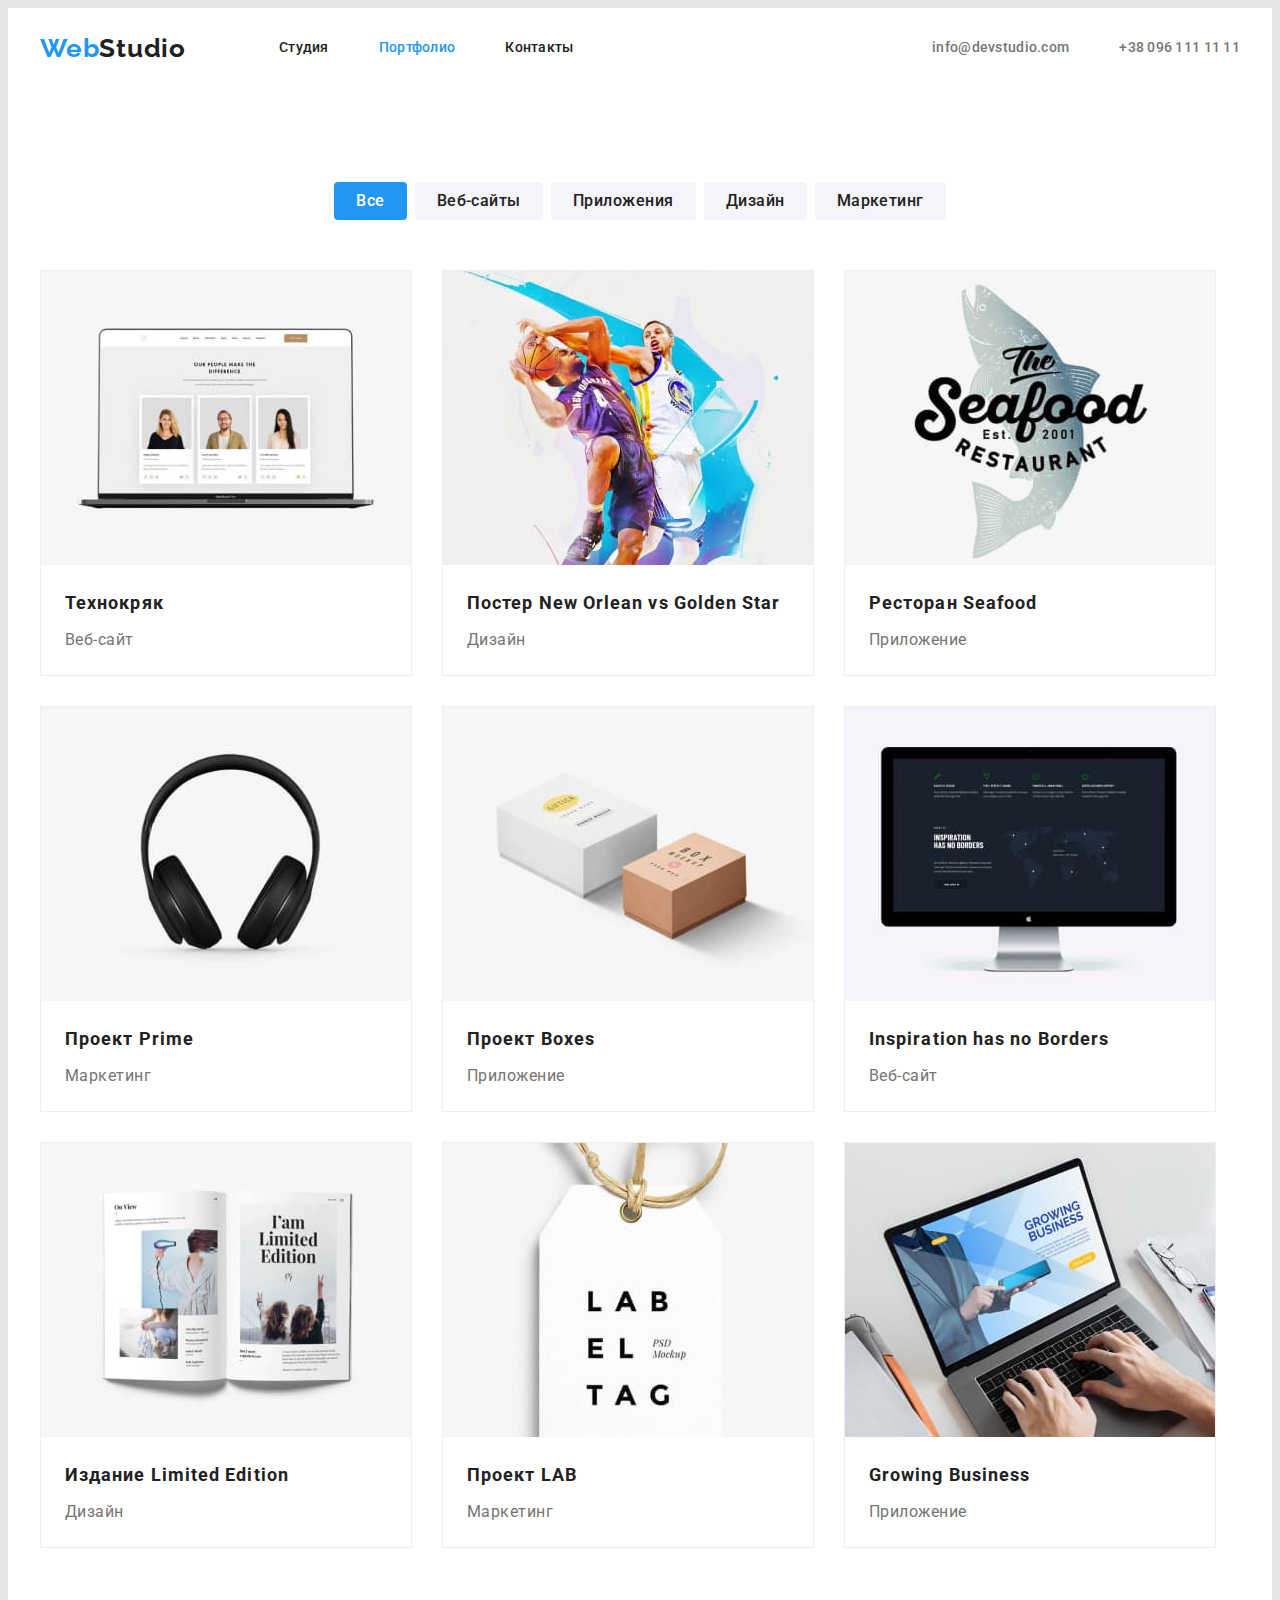
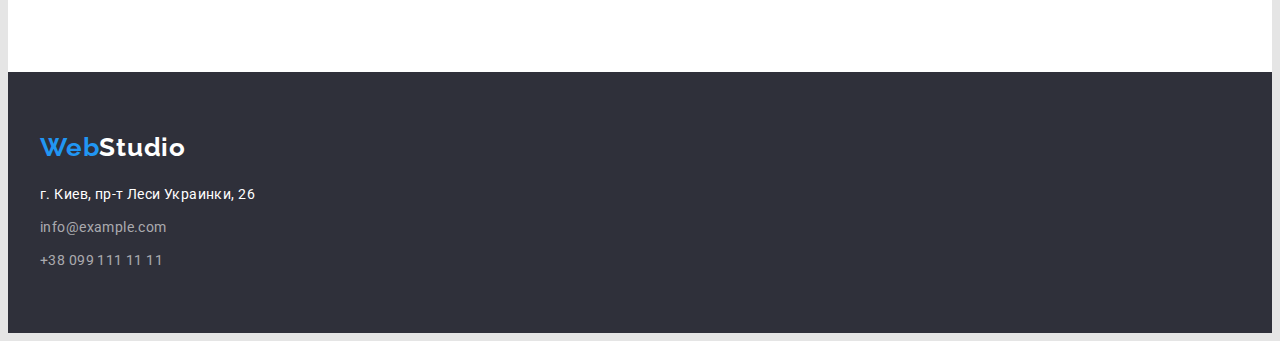
==== commit fdfcaeb2: "add flex" ====
--- a/portfolio.html
+++ b/portfolio.html
@@ -22,7 +22,7 @@
   </head>
   <body>
     <header class="header">
-      <div class="container">
+      <div class="container container-header">
         <a href="" class="header-logo logo link"
           ><span class="logo-accent">Web</span>Studio</a
         >
@@ -96,8 +96,10 @@
                   height="294"
                   class="portfolio-img"
                 />
-                <h2 class="portfolio-img-title">Технокряк</h2>
-                <p class="portfolio-img-text">Веб-сайт</p>
+                <div class="portfolio-img-entire-text">
+                  <h2 class="portfolio-img-title">Технокряк</h2>
+                  <p class="portfolio-img-text">Веб-сайт</p>
+                </div>
               </a>
             </li>
             <li class="portfolio-item-img">
@@ -109,10 +111,12 @@
                   height="294"
                   class="portfolio-img"
                 />
-                <h2 class="portfolio-img-title">
-                  Постер <span lang="en">New Orlean vs Golden Star</span>
-                </h2>
-                <p class="portfolio-img-text">Дизайн</p>
+                <div class="portfolio-img-entire-text">
+                  <h2 class="portfolio-img-title">
+                    Постер <span lang="en">New Orlean vs Golden Star</span>
+                  </h2>
+                  <p class="portfolio-img-text">Дизайн</p>
+                </div>
               </a>
             </li>
             <li class="portfolio-item-img">
@@ -124,10 +128,12 @@
                   height="294"
                   class="portfolio-img"
                 />
-                <h2 class="portfolio-img-title">
-                  Ресторан <span lang="en">Seafood</span>
-                </h2>
-                <p class="portfolio-img-text">Приложение</p>
+                <div class="portfolio-img-entire-text">
+                  <h2 class="portfolio-img-title">
+                    Ресторан <span lang="en">Seafood</span>
+                  </h2>
+                  <p class="portfolio-img-text">Приложение</p>
+                </div>
               </a>
             </li>
 
@@ -139,10 +145,12 @@
                   width="370"
                   height="294"
                 />
-                <h2 class="portfolio-img-title">
-                  Проект <span lang="en">Prime</span>
-                </h2>
-                <p class="portfolio-img-text">Маркетинг</p>
+                <div class="portfolio-img-entire-text">
+                  <h2 class="portfolio-img-title">
+                    Проект <span lang="en">Prime</span>
+                  </h2>
+                  <p class="portfolio-img-text">Маркетинг</p>
+                </div>
               </a>
             </li>
             <li class="portfolio-item-img">
@@ -154,10 +162,12 @@
                   height="294"
                   class="portfolio-img"
                 />
-                <h2 class="portfolio-img-title">
-                  Проект <span lang="en"> Boxes</span>
-                </h2>
-                <p class="portfolio-img-text">Приложение</p>
+                <div class="portfolio-img-entire-text">
+                  <h2 class="portfolio-img-title">
+                    Проект <span lang="en"> Boxes</span>
+                  </h2>
+                  <p class="portfolio-img-text">Приложение</p>
+                </div>
               </a>
             </li>
             <li class="portfolio-item-img">
@@ -169,10 +179,12 @@
                   height="294"
                   class="portfolio-img"
                 />
-                <h2 lang="en" class="portfolio-img-title">
-                  Inspiration has no Borders
-                </h2>
-                <p class="portfolio-img-text">Веб-сайт</p>
+                <div class="portfolio-img-entire-text">
+                  <h2 lang="en" class="portfolio-img-title">
+                    Inspiration has no Borders
+                  </h2>
+                  <p class="portfolio-img-text">Веб-сайт</p>
+                </div>
               </a>
             </li>
             <li class="portfolio-item-img">
@@ -184,10 +196,12 @@
                   height="294"
                   class="portfolio-img"
                 />
-                <h2 class="portfolio-img-title">
-                  Издание <span lang="en">Limited Edition</span>
-                </h2>
-                <p class="portfolio-img-text">Дизайн</p>
+                <div class="portfolio-img-entire-text">
+                  <h2 class="portfolio-img-title">
+                    Издание <span lang="en">Limited Edition</span>
+                  </h2>
+                  <p class="portfolio-img-text">Дизайн</p>
+                </div>
               </a>
             </li>
             <li class="portfolio-item-img">
@@ -199,10 +213,12 @@
                   height="294"
                   class="portfolio-img"
                 />
-                <h2 class="portfolio-img-title">
-                  Проект <span lang="en">LAB</span>
-                </h2>
-                <p class="portfolio-img-text">Маркетинг</p>
+                <div class="portfolio-img-entire-text">
+                  <h2 class="portfolio-img-title">
+                    Проект <span lang="en">LAB</span>
+                  </h2>
+                  <p class="portfolio-img-text">Маркетинг</p>
+                </div>
               </a>
             </li>
             <li class="portfolio-item-img">
@@ -214,8 +230,12 @@
                   height="294"
                   class="portfolio-img"
                 />
-                <h2 lang="en" class="portfolio-img-title">Growing Business</h2>
-                <p class="portfolio-img-text">Приложение</p>
+                <div class="portfolio-img-entire-text">
+                  <h2 lang="en" class="portfolio-img-title">
+                    Growing Business
+                  </h2>
+                  <p class="portfolio-img-text">Приложение</p>
+                </div>
               </a>
             </li>
           </ul>
--- a/css/styles.css
+++ b/css/styles.css
@@ -77,6 +77,8 @@
 }
 
 .section-title {
+  margin-bottom: 50px;
+
   font-weight: 700;
   font-size: 36px;
   line-height: 1.17;
@@ -84,19 +86,22 @@
   letter-spacing: 0.03em;
 
   color: var(--title-color);
-
-  margin-bottom: 50px;
 }
 
 /* ---------------------HEADER------------------------ */
 
 .header {
   background-color: var(--first-background-color);
-  padding-top: 24px;
-  padding-bottom: 25px;
+}
+
+.container-header {
+  display: flex;
+  align-items: center;
 }
 
 .header-logo {
+  margin-right: 93px;
+
   color: var(--title-color);
 }
 
@@ -104,7 +109,19 @@
   color: var(--accent-color);
 }
 
+.header-nav-list {
+  display: flex;
+}
+
+.header-nav-item:not(:last-child) {
+  margin-right: 50px;
+}
+
 .header-link {
+  display: block;
+  padding-top: 32px;
+  padding-bottom: 32px;
+
   font-weight: 500;
   font-size: 14px;
   line-height: 1.14;
@@ -123,6 +140,16 @@
 .current {
   color: var(--accent-color);
 }
+
+.header-list {
+  display: flex;
+  margin-left: auto;
+}
+
+.header-item:not(:last-child) {
+  margin-right: 50px;
+}
+
 .header-contact-link {
   color: currentColor;
 }
@@ -130,36 +157,38 @@
 /* ---------------HERO--------------- */
 
 .hero {
-  background-color: var(--second-background-color);
   padding-top: 200px;
   padding-bottom: 200px;
+
+  text-align: center;
+
+  background-color: var(--second-background-color);
 }
 
 .hero-title {
+  margin-bottom: 30px;
+
   font-weight: 900;
   font-size: 44px;
   line-height: 1.36;
-  text-align: center;
   letter-spacing: 0.06em;
   text-transform: uppercase;
 
-  margin-bottom: 30px;
-
   color: var(--main-title-color);
 }
+
 .hero-btn {
+  display: inline-block;
+  padding: 10px 32px;
+
   font-family: inherit;
   font-weight: 700;
   font-size: 16px;
   line-height: 1.88;
-  text-align: center;
   letter-spacing: 0.06em;
+
   cursor: pointer;
 
-  display: block;
-  margin: 0 auto;
-
-  padding: 10px 32px;
   box-shadow: 0px 4px 4px rgba(0, 0, 0, 0.15);
   border-radius: 4px;
   border: none;
@@ -178,12 +207,27 @@
 /* -----------------FEATURES-------------------*/
 
 .features {
-  background-color: var(--first-background-color);
   padding-top: 94px;
   padding-bottom: 94px;
+
+  background-color: var(--first-background-color);
+}
+
+.features-list {
+  display: flex;
+}
+
+.features-item {
+  width: 270px;
+}
+
+.features-item:not(:last-child) {
+  margin-right: 30px;
 }
 
 .features-item-title {
+  margin-bottom: 10px;
+
   font-weight: 700;
   font-size: 14px;
   line-height: 1.14;
@@ -191,8 +235,6 @@
   text-transform: uppercase;
 
   color: var(--title-color);
-
-  margin-bottom: 10px;
 }
 
 .features-item-text {
@@ -204,34 +246,53 @@
 /* -------------------OCCUPATION----------------------- */
 
 .occupation {
+  padding-bottom: 94px;
+
   background-color: var(--first-background-color);
-
-  padding-bottom: 94px;
+}
+
+.occupation-list {
+  display: flex;
+}
+
+.occupation-item:not(:last-child) {
+  margin-right: 30px;
 }
 
 /* ----------------------TEAM---------------------------- */
 
 .team {
-  background-color: var(--third-background-color);
-
   padding-top: 94px;
   padding-bottom: 94px;
+
+  background-color: var(--third-background-color);
+}
+
+.team-list {
+  display: flex;
 }
 
 .team-item {
+  width: 270px;
+
   background: var(--first-background-color);
   box-shadow: 0px 1px 3px rgba(0, 0, 0, 0.12), 0px 1px 1px rgba(0, 0, 0, 0.14),
     0px 2px 1px rgba(0, 0, 0, 0.2);
   border-radius: 0px 0px 4px 4px;
-
+}
+
+.team-item:not(:last-child) {
+  margin-right: 30px;
+}
+
+.team-item-entire-text {
+  padding-top: 30px;
   padding-bottom: 30px;
 }
 
-.team-img {
-  margin-bottom: 30px;
-}
-
 .team-item-title {
+  margin-bottom: 10px;
+
   font-weight: 500;
   font-size: 16px;
   line-height: 1.19;
@@ -239,8 +300,6 @@
   letter-spacing: 0.03em;
 
   color: var(--title-color);
-
-  margin-bottom: 10px;
 }
 
 .team-item-text {
@@ -253,26 +312,21 @@
 /* -----------------------FOOTER------------------------- */
 
 .footer {
-  background-color: var(--second-background-color);
-
   padding-top: 60px;
   padding-bottom: 60px;
+
+  background-color: var(--second-background-color);
 }
 
 .footer-logo {
+  display: block;
+  margin-bottom: 20px;
+
   color: var(--main-title-color);
-
-  margin-bottom: 20px;
-
-  display: block;
-}
-
-.footer-item {
+}
+
+.footer-item:not(:last-child) {
   margin-bottom: 9px;
-}
-
-.footer-item:last-child {
-  margin-bottom: 0;
 }
 
 .footer-item-link {
@@ -297,29 +351,40 @@
 /* ----------------------------------------------PORTFOlIO-------------------------- */
 
 .portfolio {
-  background-color: var(--first-background-color);
-
   padding-top: 94px;
   padding-bottom: 94px;
+
+  background-color: var(--first-background-color);
+}
+
+.portfolio-list-btn {
+  display: flex;
+  justify-content: center;
+  margin-bottom: 50px;
+}
+
+.portfolio-item-btn:not(:last-child) {
+  margin-right: 8px;
 }
 
 .portfolio-btn {
+  display: inline-block;
+  padding: 6px 22px;
+
   font-family: inherit;
   font-weight: 500;
   font-size: 16px;
+  text-align: center;
   line-height: 1.62;
-  text-align: center;
-  letter-spacing: 0.03em;
+  letter-spacing: 0.03em;
+
   cursor: pointer;
 
   color: var(--first-btn-color);
   background-color: var(--btn-background-color);
+
   border-radius: 4px;
   border: none;
-
-  padding: 6px 22px;
-
-  display: inline-block;
 }
 
 .portfolio-btn:hover,
@@ -329,30 +394,41 @@
   background-color: var(--accent-color);
 }
 
+.portfolio-list-img {
+  display: flex;
+  flex-wrap: wrap;
+}
+
 .portfolio-item-img {
+  margin-right: 30px;
+  margin-bottom: 30px;
+
+  width: 370px;
   background: var(--first-background-color);
   border: 1px solid #eeeeee;
-
-  padding-bottom: 20px;
+}
+
+.portfolio-item-img:nth-child(3n) {
+  margin-right: 0;
 }
 
 .portfolio-link {
   color: currentColor;
 }
 
-.portfolio-img {
-  margin-bottom: 20px;
+.portfolio-img-entire-text {
+  padding: 20px 24px;
 }
 
 .portfolio-img-title {
+  margin-bottom: 4px;
+
   font-weight: 700;
   font-size: 18px;
   line-height: 2;
   letter-spacing: 0.06em;
 
   color: var(--title-color);
-
-  margin-bottom: 4px;
 }
 
 .portfolio-img-text {
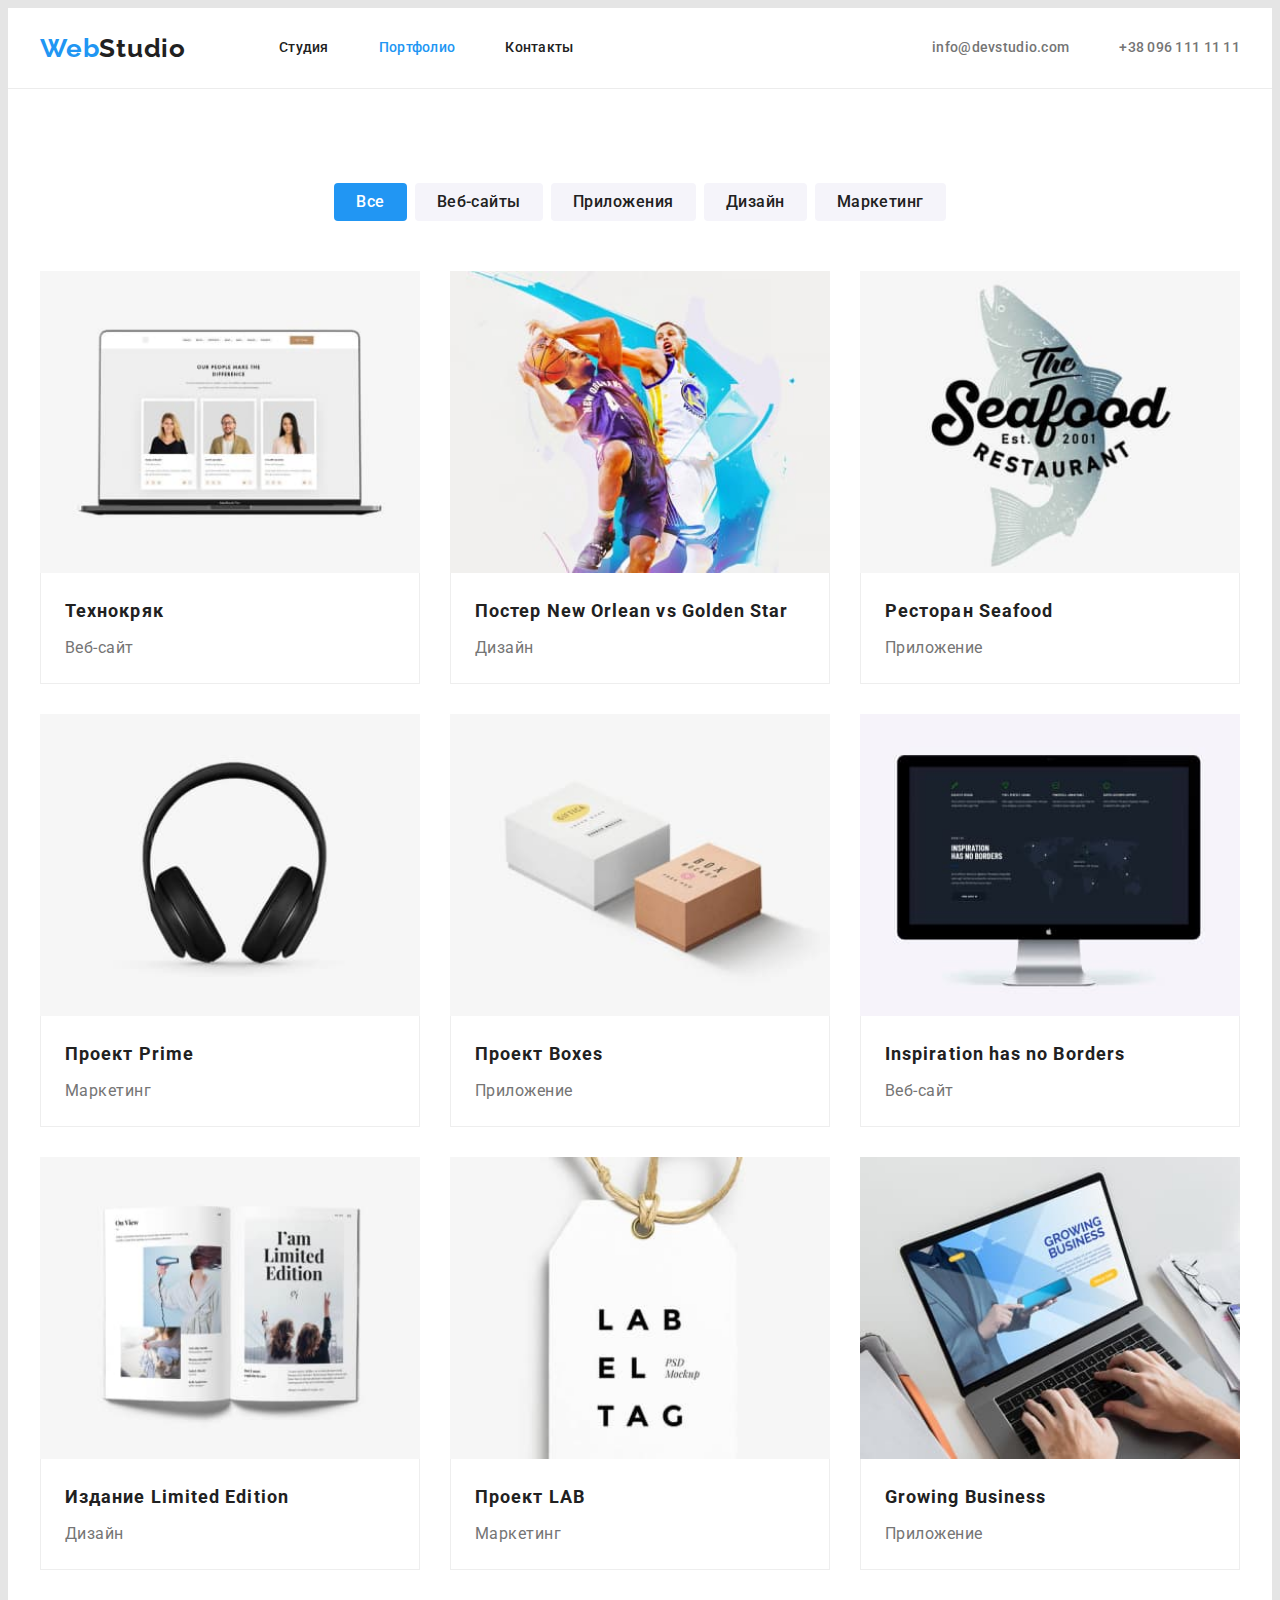
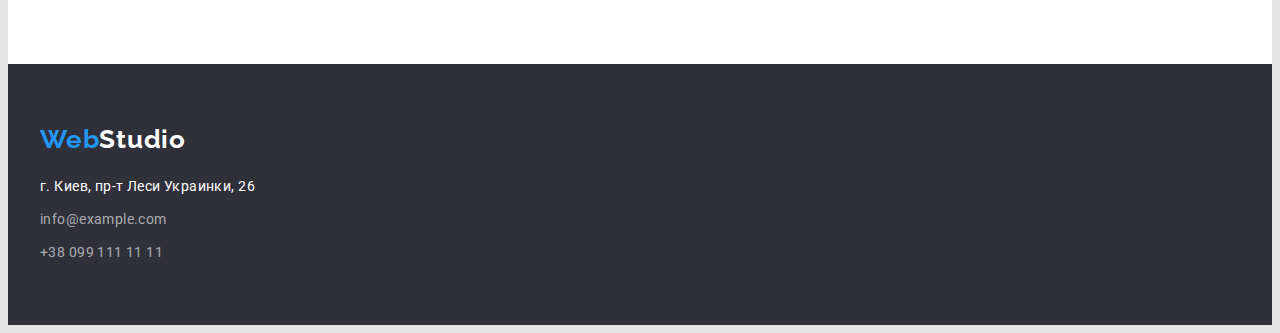
==== commit 9001cd8a: "add class section" ====
--- a/portfolio.html
+++ b/portfolio.html
@@ -64,7 +64,7 @@
       </div>
     </header>
     <main>
-      <section class="portfolio">
+      <section class="portfolio section">
         <div class="container">
           <h1 class="visually-hidden">Портфолио</h1>
           <ul class="portfolio-list-btn list">
--- a/css/styles.css
+++ b/css/styles.css
@@ -38,6 +38,8 @@
 
 img {
   display: block;
+  width: 100%;
+  height: auto;
 }
 
 .link {
@@ -76,6 +78,11 @@
   letter-spacing: 0.03em;
 }
 
+.section {
+  padding-top: 94px;
+  padding-bottom: 94px;
+}
+
 .section-title {
   margin-bottom: 50px;
 
@@ -92,6 +99,7 @@
 
 .header {
   background-color: var(--first-background-color);
+  border-bottom: 1px solid #ececec;
 }
 
 .container-header {
@@ -207,9 +215,6 @@
 /* -----------------FEATURES-------------------*/
 
 .features {
-  padding-top: 94px;
-  padding-bottom: 94px;
-
   background-color: var(--first-background-color);
 }
 
@@ -262,9 +267,6 @@
 /* ----------------------TEAM---------------------------- */
 
 .team {
-  padding-top: 94px;
-  padding-bottom: 94px;
-
   background-color: var(--third-background-color);
 }
 
@@ -330,6 +332,7 @@
 }
 
 .footer-item-link {
+  display: block;
   font-style: normal;
   font-weight: 400;
   font-size: 14px;
@@ -351,9 +354,6 @@
 /* ----------------------------------------------PORTFOlIO-------------------------- */
 
 .portfolio {
-  padding-top: 94px;
-  padding-bottom: 94px;
-
   background-color: var(--first-background-color);
 }
 
@@ -397,19 +397,16 @@
 .portfolio-list-img {
   display: flex;
   flex-wrap: wrap;
+  margin-left: -30px;
+  margin-top: -30px;
 }
 
 .portfolio-item-img {
-  margin-right: 30px;
-  margin-bottom: 30px;
-
-  width: 370px;
+  margin-left: 30px;
+  margin-top: 30px;
+  flex-basis: calc((100% - 90px) / 3);
+
   background: var(--first-background-color);
-  border: 1px solid #eeeeee;
-}
-
-.portfolio-item-img:nth-child(3n) {
-  margin-right: 0;
 }
 
 .portfolio-link {
@@ -418,6 +415,9 @@
 
 .portfolio-img-entire-text {
   padding: 20px 24px;
+  border-right: 1px solid #eeeeee;
+  border-left: 1px solid #eeeeee;
+  border-bottom: 1px solid #eeeeee;
 }
 
 .portfolio-img-title {
